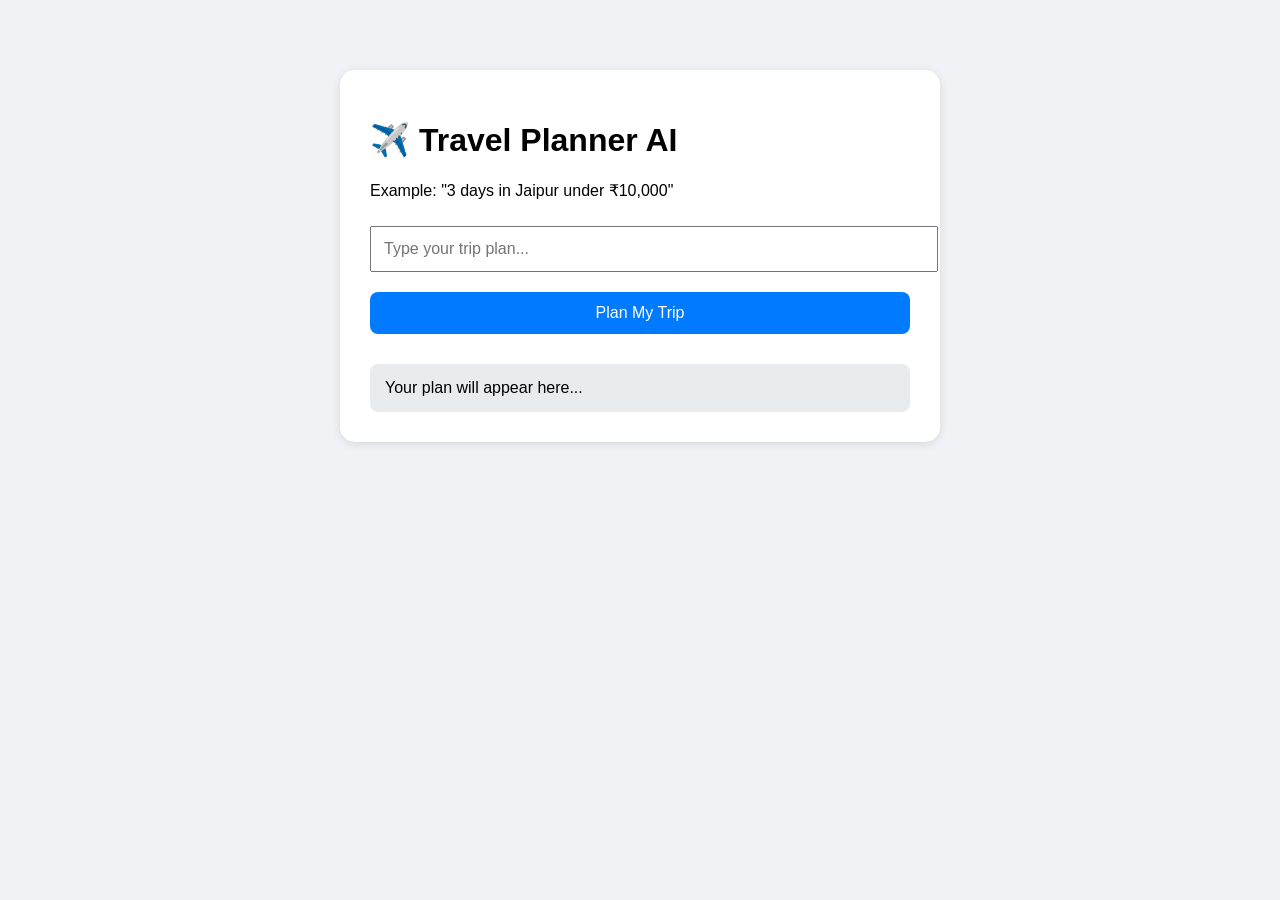
==== index.html @ 1cee6a45 "Add files via upload" ====
<!DOCTYPE html>
<html>
<head>
    <title>Travel Planner AI</title>
    <style>
        body {
            font-family: Arial, sans-serif;
            max-width: 600px;
            margin: 50px auto;
            padding: 20px;
            background-color: #f0f2f5;
        }
        .container {
            background: white;
            padding: 30px;
            border-radius: 15px;
            box-shadow: 0 2px 10px rgba(0,0,0,0.1);
        }
        input, button {
            width: 100%;
            padding: 12px;
            margin: 10px 0;
            font-size: 16px;
        }
        button {
            background-color: #007bff;
            color: white;
            border: none;
            cursor: pointer;
            border-radius: 8px;
        }
        button:hover {
            background-color: #0056b3;
        }
        .result {
            margin-top: 20px;
            padding: 15px;
            background: #e9ecef;
            border-radius: 8px;
        }
    </style>
</head>
<body>
    <div class="container">
        <h1>✈️ Travel Planner AI</h1>
        <p>Example: "3 days in Jaipur under ₹10,000"</p>
        
        <input type="text" id="userInput" placeholder="Type your trip plan...">
        <button onclick="planTrip()">Plan My Trip</button>
        
        <div id="output" class="result">
            Your plan will appear here...
        </div>
    </div>

    <script>
        function planTrip() {
            let userText = document.getElementById('userInput').value;
            let outputDiv = document.getElementById('output');
            
            // Simple display for now
            outputDiv.innerHTML = "<strong>You entered:</strong> " + userText + "<br><br>" +
                                  "✅ I understood: " + userText;
        }
    </script>
</body>
</html>
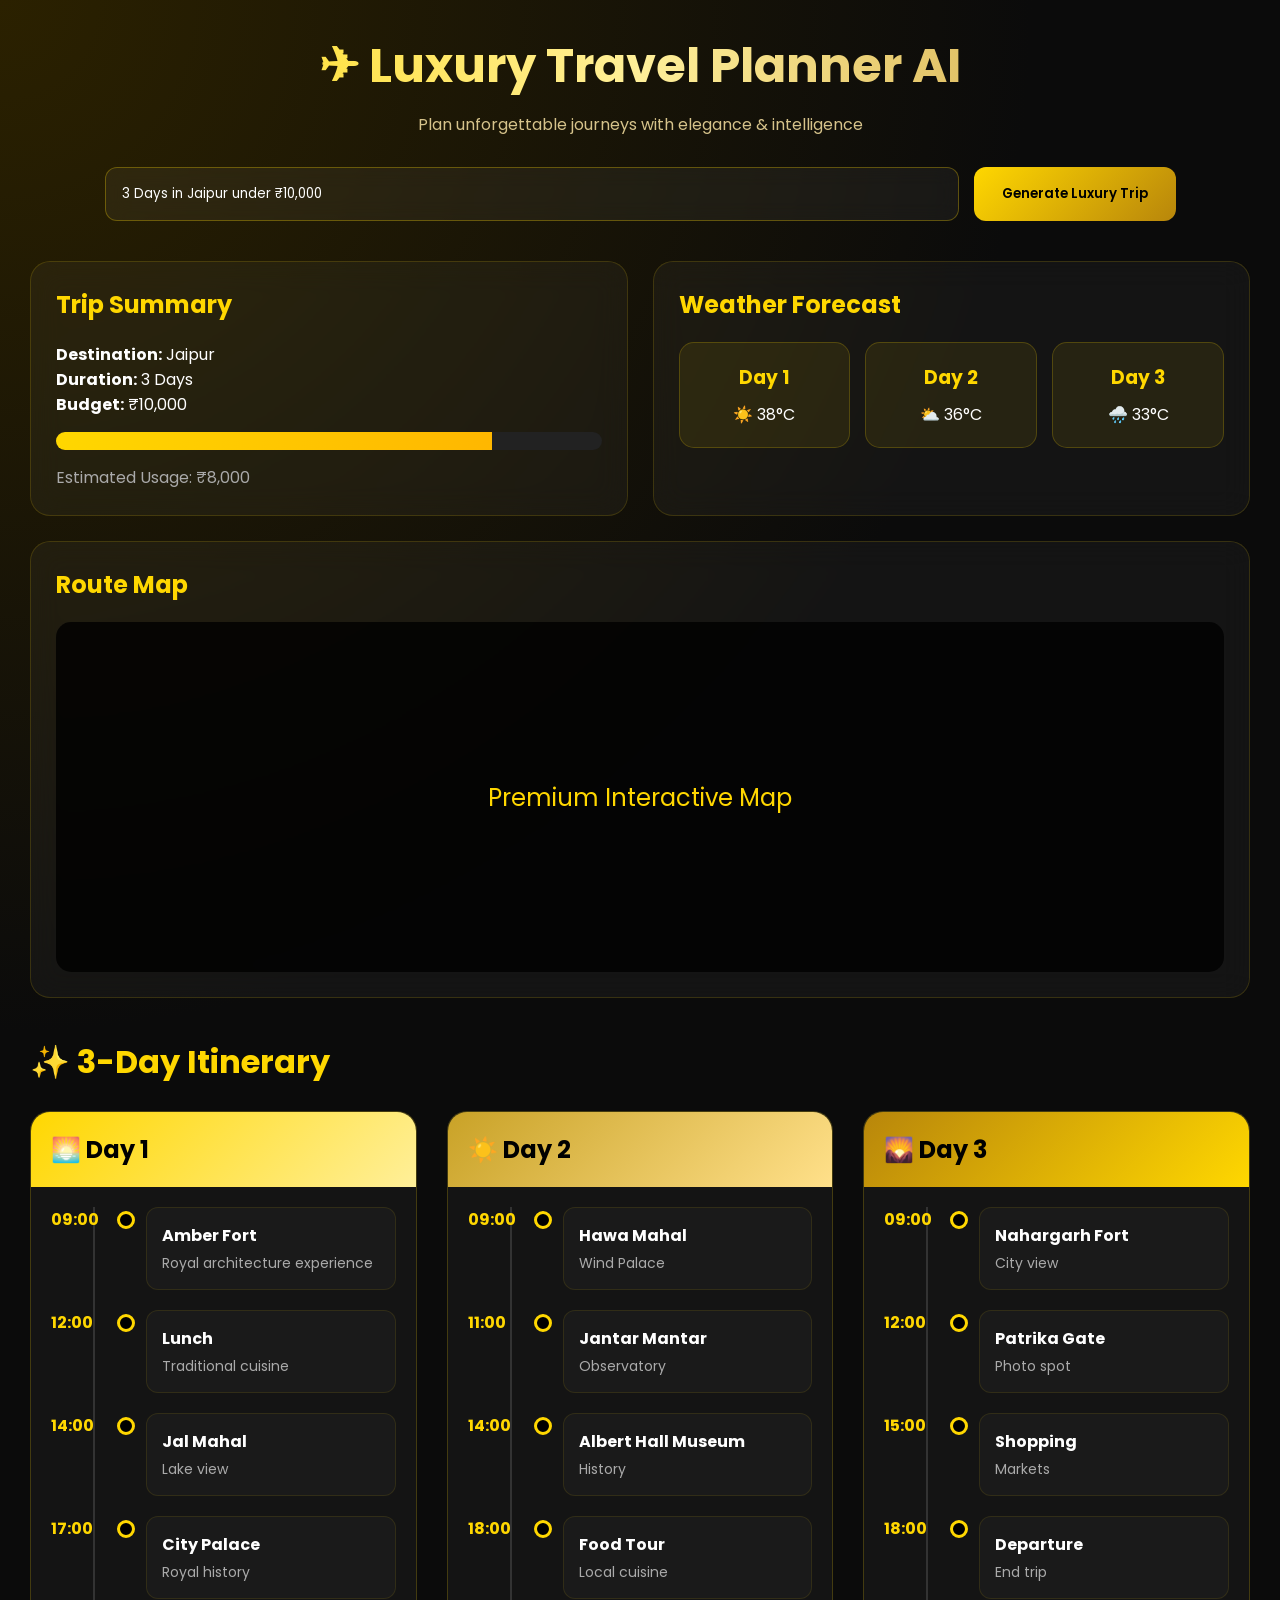
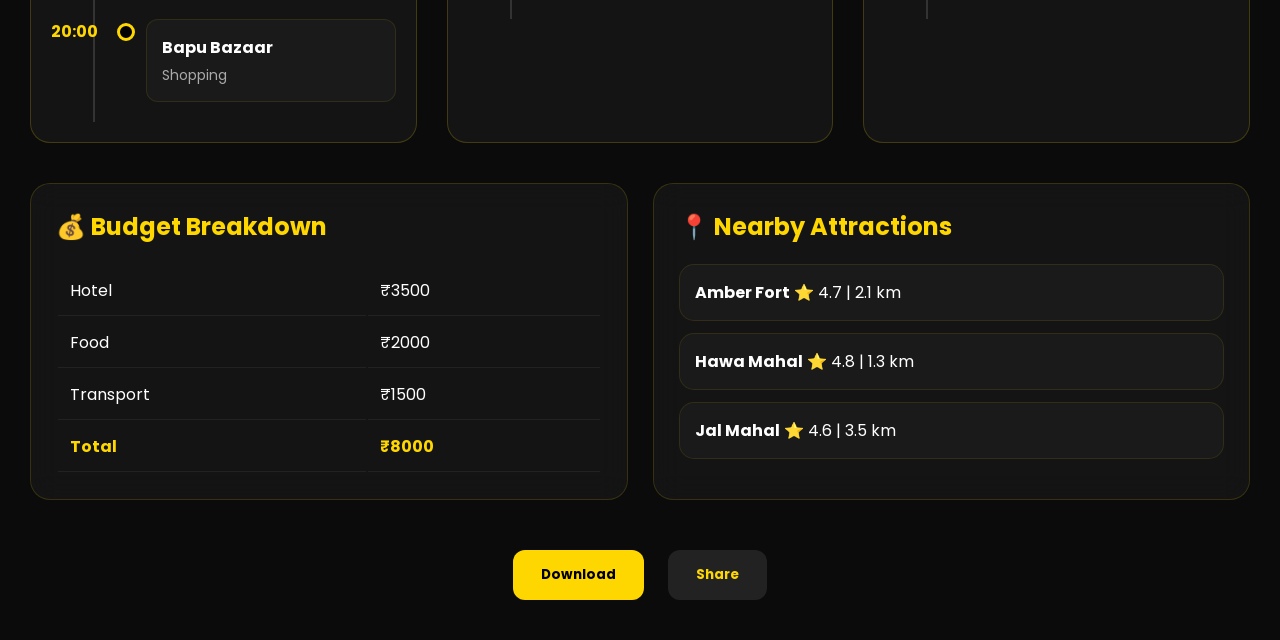
==== commit 7171f087: "Rename frontend1.html to index.html" ====
--- a/index.html
+++ b/index.html
@@ -1,67 +1,433 @@
 <!DOCTYPE html>
-<html>
+<html lang="en">
 <head>
-    <title>Travel Planner AI</title>
-    <style>
-        body {
-            font-family: Arial, sans-serif;
-            max-width: 600px;
-            margin: 50px auto;
-            padding: 20px;
-            background-color: #f0f2f5;
-        }
-        .container {
-            background: white;
-            padding: 30px;
-            border-radius: 15px;
-            box-shadow: 0 2px 10px rgba(0,0,0,0.1);
-        }
-        input, button {
-            width: 100%;
-            padding: 12px;
-            margin: 10px 0;
-            font-size: 16px;
-        }
-        button {
-            background-color: #007bff;
-            color: white;
-            border: none;
-            cursor: pointer;
-            border-radius: 8px;
-        }
-        button:hover {
-            background-color: #0056b3;
-        }
-        .result {
-            margin-top: 20px;
-            padding: 15px;
-            background: #e9ecef;
-            border-radius: 8px;
-        }
-    </style>
+<meta charset="UTF-8">
+<meta name="viewport" content="width=device-width, initial-scale=1.0">
+
+<title>Luxury Travel Planner AI</title>
+
+<link href="https://fonts.googleapis.com/css2?family=Poppins:wght@300;400;500;600;700&display=swap" rel="stylesheet">
+
+<style>
+
+/* RESET */
+*{
+    margin:0;
+    padding:0;
+    box-sizing:border-box;
+    font-family:'Poppins',sans-serif;
+}
+
+body{
+    background:
+    radial-gradient(circle at top left,#2b2100 0%,#0b0b0b 40%),
+    radial-gradient(circle at bottom right,#3d2f00 0%,#000000 45%);
+    min-height:100vh;
+    color:white;
+    padding:30px;
+}
+
+.container{
+    max-width:1300px;
+    margin:auto;
+}
+
+/* HEADER */
+header{
+    text-align:center;
+    margin-bottom:40px;
+}
+
+header h1{
+    font-size:3rem;
+    font-weight:700;
+    background:linear-gradient(90deg,#ffd700,#ffef99,#c89b3c);
+    -webkit-background-clip:text;
+    -webkit-text-fill-color:transparent;
+}
+
+header p{
+    color:#d6c38b;
+    margin-top:10px;
+}
+
+/* SEARCH */
+.search-box{
+    display:flex;
+    gap:15px;
+    margin-top:30px;
+    justify-content:center;
+}
+
+.search-box input{
+    width:70%;
+    padding:16px;
+    background:rgba(255,255,255,0.05);
+    border:1px solid rgba(255,215,0,0.3);
+    color:white;
+    border-radius:12px;
+    outline:none;
+    backdrop-filter:blur(10px);
+}
+
+.search-box button{
+    padding:16px 28px;
+    border:none;
+    border-radius:12px;
+    background:linear-gradient(135deg,#ffd700,#b8860b);
+    color:black;
+    font-weight:600;
+    cursor:pointer;
+    transition:0.3s;
+}
+
+.search-box button:hover{
+    transform:translateY(-3px);
+    box-shadow:0 0 20px rgba(255,215,0,0.6);
+}
+
+/* GRID */
+.grid{
+    display:grid;
+    grid-template-columns:1fr 1fr;
+    gap:25px;
+    margin-top:25px;
+}
+
+/* CARD */
+.card{
+    background:rgba(255,255,255,0.04);
+    backdrop-filter:blur(15px);
+    border:1px solid rgba(255,215,0,0.15);
+    border-radius:20px;
+    padding:25px;
+    transition:0.3s;
+}
+
+.card:hover{
+    transform:translateY(-4px);
+    border-color:rgba(255,215,0,0.5);
+}
+
+.card h2{
+    color:#ffd700;
+    margin-bottom:20px;
+}
+
+/* PROGRESS */
+.progress{
+    margin-top:15px;
+    width:100%;
+    height:18px;
+    background:#222;
+    border-radius:20px;
+    overflow:hidden;
+}
+
+.progress-bar{
+    width:80%;
+    height:100%;
+    background:linear-gradient(90deg,#ffd700,#ffb700);
+}
+
+/* WEATHER */
+.weather-container{
+    display:flex;
+    gap:15px;
+}
+
+.weather{
+    flex:1;
+    text-align:center;
+    padding:20px;
+    border-radius:15px;
+    background:rgba(255,215,0,0.08);
+    border:1px solid rgba(255,215,0,0.2);
+}
+
+.weather h3{
+    color:#ffd700;
+    margin-bottom:10px;
+}
+
+/* MAP */
+.map{
+    height:350px;
+    border-radius:15px;
+    display:flex;
+    justify-content:center;
+    align-items:center;
+    font-size:24px;
+    color:#ffd700;
+    background:
+    linear-gradient(rgba(0,0,0,0.8),rgba(0,0,0,0.8)),
+    url('https://images.unsplash.com/photo-1526772662000-3f88f10405ff?w=1200');
+    background-size:cover;
+    background-position:center;
+}
+
+/* SECTION TITLE */
+.section-title{
+    margin:40px 0 25px;
+    color:#ffd700;
+    font-size:2rem;
+}
+
+/* ITINERARY */
+.itinerary-section{
+    display:grid;
+    grid-template-columns:repeat(auto-fit,minmax(350px,1fr));
+    gap:30px;
+}
+
+.day-card{
+    background:rgba(255,255,255,0.04);
+    border-radius:20px;
+    overflow:hidden;
+    border:1px solid rgba(255,215,0,0.2);
+}
+
+/* DAY HEADER */
+.day-header{
+    padding:20px;
+    color:black;
+    font-weight:600;
+}
+
+.day1 .day-header{ background:linear-gradient(135deg,#ffd700,#ffef99); }
+.day2 .day-header{ background:linear-gradient(135deg,#c9a227,#ffe08a); }
+.day3 .day-header{ background:linear-gradient(135deg,#b8860b,#ffd700); }
+
+/* TIMELINE */
+.timeline{
+    padding:20px;
+    position:relative;
+}
+
+.timeline::before{
+    content:"";
+    position:absolute;
+    left:62px;
+    top:20px;
+    bottom:20px;
+    width:2px;
+    background:#333;
+}
+
+.timeline-item{
+    display:flex;
+    gap:25px;
+    margin-bottom:20px;
+}
+
+.time{
+    width:70px;
+    color:#ffd700;
+    font-weight:700;
+    position:relative;
+}
+
+.time::after{
+    content:"";
+    position:absolute;
+    right:-14px;
+    top:4px;
+    width:12px;
+    height:12px;
+    border-radius:50%;
+    background:#000;
+    border:3px solid #ffd700;
+}
+
+.activity{
+    flex:1;
+    background:#1a1a1a;
+    padding:15px;
+    border-radius:12px;
+    border:1px solid rgba(255,215,0,0.1);
+}
+
+.activity h4{
+    color:white;
+    margin-bottom:5px;
+}
+
+.activity p{
+    color:#aaa;
+    font-size:14px;
+}
+
+/* BUDGET */
+.budget-table{
+    width:100%;
+}
+
+.budget-table td{
+    padding:12px;
+    border-bottom:1px solid #222;
+}
+
+.total{
+    color:#ffd700;
+    font-weight:700;
+}
+
+/* PLACE */
+.place{
+    background:#1a1a1a;
+    padding:15px;
+    border-radius:15px;
+    margin-bottom:12px;
+    border:1px solid rgba(255,215,0,0.1);
+}
+
+/* BUTTONS */
+.action-buttons{
+    text-align:center;
+    margin-top:40px;
+}
+
+.action-buttons button{
+    padding:15px 28px;
+    border:none;
+    border-radius:12px;
+    margin:10px;
+    font-weight:700;
+    cursor:pointer;
+}
+
+.download{
+    background:#ffd700;
+    color:black;
+}
+
+.share{
+    background:#222;
+    color:#ffd700;
+    border:1px solid #ffd700;
+}
+
+</style>
 </head>
+
 <body>
-    <div class="container">
-        <h1>✈️ Travel Planner AI</h1>
-        <p>Example: "3 days in Jaipur under ₹10,000"</p>
-        
-        <input type="text" id="userInput" placeholder="Type your trip plan...">
-        <button onclick="planTrip()">Plan My Trip</button>
-        
-        <div id="output" class="result">
-            Your plan will appear here...
-        </div>
-    </div>
-
-    <script>
-        function planTrip() {
-            let userText = document.getElementById('userInput').value;
-            let outputDiv = document.getElementById('output');
-            
-            // Simple display for now
-            outputDiv.innerHTML = "<strong>You entered:</strong> " + userText + "<br><br>" +
-                                  "✅ I understood: " + userText;
-        }
-    </script>
+
+<div class="container">
+
+<header>
+    <h1>✈ Luxury Travel Planner AI</h1>
+    <p>Plan unforgettable journeys with elegance & intelligence</p>
+
+    <div class="search-box">
+        <input type="text" value="3 Days in Jaipur under ₹10,000">
+        <button>Generate Luxury Trip</button>
+    </div>
+</header>
+
+<!-- SUMMARY -->
+<div class="grid">
+
+<div class="card">
+    <h2>Trip Summary</h2>
+    <p><strong>Destination:</strong> Jaipur</p>
+    <p><strong>Duration:</strong> 3 Days</p>
+    <p><strong>Budget:</strong> ₹10,000</p>
+
+    <div class="progress">
+        <div class="progress-bar"></div>
+    </div>
+
+    <p style="margin-top:15px;color:#aaa;">Estimated Usage: ₹8,000</p>
+</div>
+
+<div class="card">
+    <h2>Weather Forecast</h2>
+
+    <div class="weather-container">
+        <div class="weather"><h3>Day 1</h3>☀️ 38°C</div>
+        <div class="weather"><h3>Day 2</h3>⛅ 36°C</div>
+        <div class="weather"><h3>Day 3</h3>🌧️ 33°C</div>
+    </div>
+</div>
+
+</div>
+
+<!-- MAP -->
+<div class="card" style="margin-top:25px;">
+    <h2>Route Map</h2>
+    <div class="map">Premium Interactive Map</div>
+</div>
+
+<!-- ITINERARY -->
+<h2 class="section-title">✨ 3-Day Itinerary</h2>
+
+<div class="itinerary-section">
+
+<!-- DAY 1 -->
+<div class="day-card day1">
+    <div class="day-header"><h2>🌅 Day 1</h2></div>
+    <div class="timeline">
+        <div class="timeline-item"><div class="time">09:00</div><div class="activity"><h4>Amber Fort</h4><p>Royal architecture experience</p></div></div>
+        <div class="timeline-item"><div class="time">12:00</div><div class="activity"><h4>Lunch</h4><p>Traditional cuisine</p></div></div>
+        <div class="timeline-item"><div class="time">14:00</div><div class="activity"><h4>Jal Mahal</h4><p>Lake view</p></div></div>
+        <div class="timeline-item"><div class="time">17:00</div><div class="activity"><h4>City Palace</h4><p>Royal history</p></div></div>
+        <div class="timeline-item"><div class="time">20:00</div><div class="activity"><h4>Bapu Bazaar</h4><p>Shopping</p></div></div>
+    </div>
+</div>
+
+<!-- DAY 2 -->
+<div class="day-card day2">
+    <div class="day-header"><h2>☀️ Day 2</h2></div>
+    <div class="timeline">
+        <div class="timeline-item"><div class="time">09:00</div><div class="activity"><h4>Hawa Mahal</h4><p>Wind Palace</p></div></div>
+        <div class="timeline-item"><div class="time">11:00</div><div class="activity"><h4>Jantar Mantar</h4><p>Observatory</p></div></div>
+        <div class="timeline-item"><div class="time">14:00</div><div class="activity"><h4>Albert Hall Museum</h4><p>History</p></div></div>
+        <div class="timeline-item"><div class="time">18:00</div><div class="activity"><h4>Food Tour</h4><p>Local cuisine</p></div></div>
+    </div>
+</div>
+
+<!-- DAY 3 -->
+<div class="day-card day3">
+    <div class="day-header"><h2>🌄 Day 3</h2></div>
+    <div class="timeline">
+        <div class="timeline-item"><div class="time">09:00</div><div class="activity"><h4>Nahargarh Fort</h4><p>City view</p></div></div>
+        <div class="timeline-item"><div class="time">12:00</div><div class="activity"><h4>Patrika Gate</h4><p>Photo spot</p></div></div>
+        <div class="timeline-item"><div class="time">15:00</div><div class="activity"><h4>Shopping</h4><p>Markets</p></div></div>
+        <div class="timeline-item"><div class="time">18:00</div><div class="activity"><h4>Departure</h4><p>End trip</p></div></div>
+    </div>
+</div>
+
+</div>
+
+<!-- BOTTOM -->
+<div class="grid" style="margin-top:40px;">
+
+<div class="card">
+    <h2>💰 Budget Breakdown</h2>
+    <table class="budget-table">
+        <tr><td>Hotel</td><td>₹3500</td></tr>
+        <tr><td>Food</td><td>₹2000</td></tr>
+        <tr><td>Transport</td><td>₹1500</td></tr>
+        <tr class="total"><td>Total</td><td>₹8000</td></tr>
+    </table>
+</div>
+
+<div class="card">
+    <h2>📍 Nearby Attractions</h2>
+    <div class="place"><strong>Amber Fort</strong> ⭐ 4.7 | 2.1 km</div>
+    <div class="place"><strong>Hawa Mahal</strong> ⭐ 4.8 | 1.3 km</div>
+    <div class="place"><strong>Jal Mahal</strong> ⭐ 4.6 | 3.5 km</div>
+</div>
+
+</div>
+
+<!-- BUTTONS -->
+<div class="action-buttons">
+    <button class="download">Download</button>
+    <button class="share">Share</button>
+</div>
+
+</div>
+
 </body>
-</html>+</html>
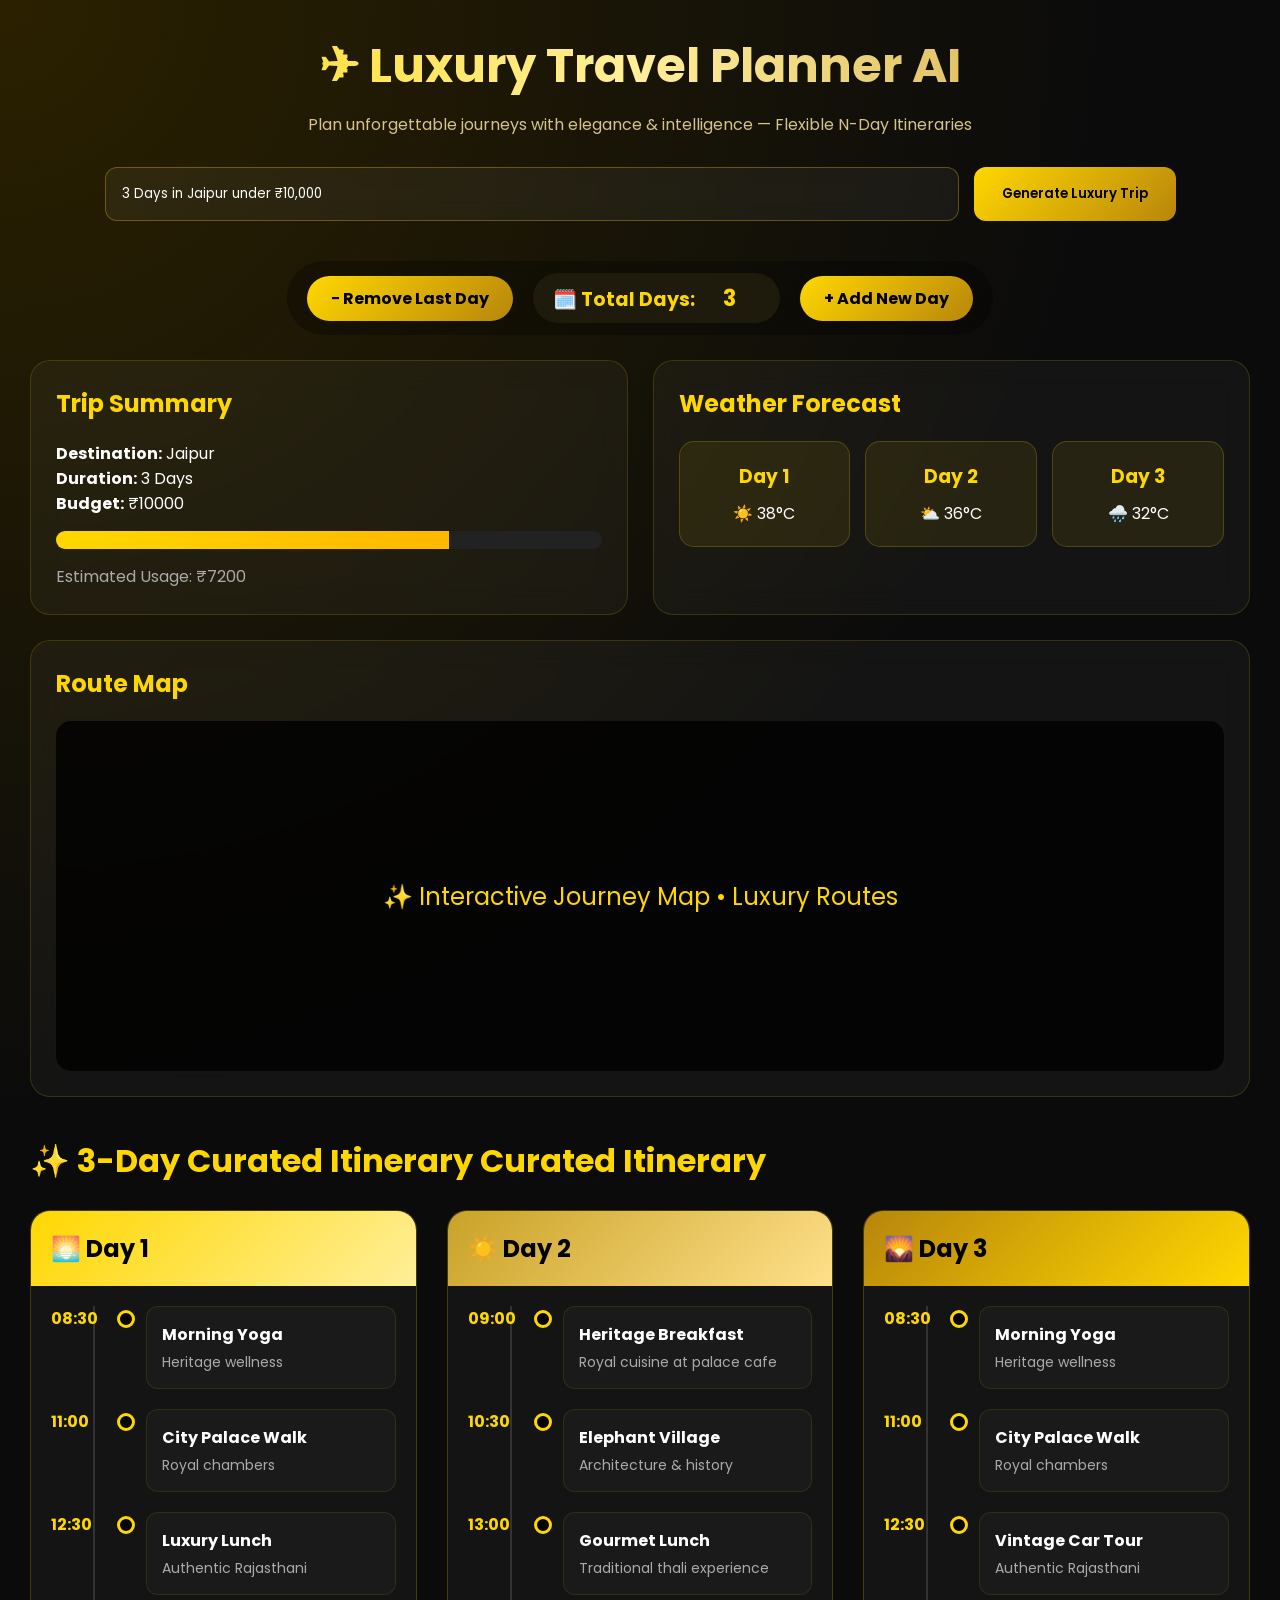
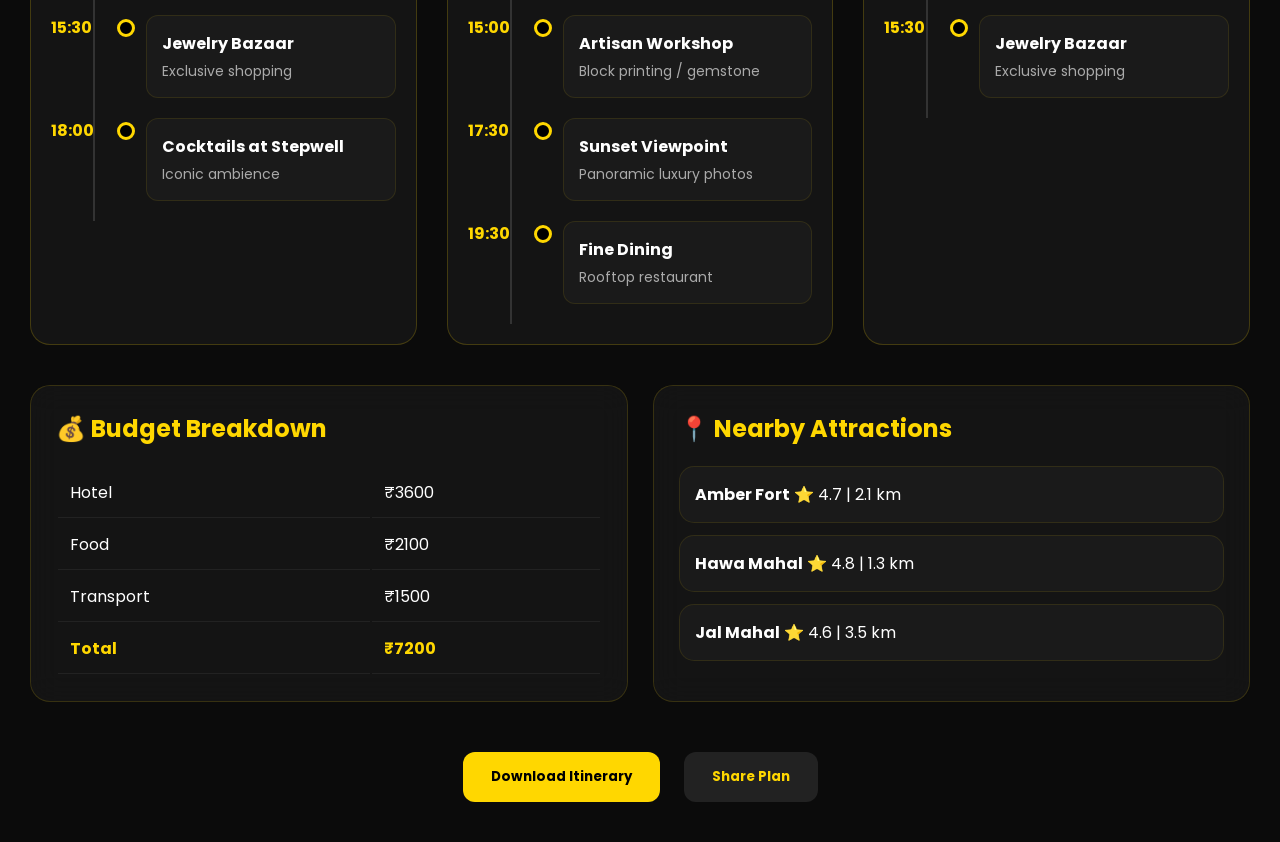
==== commit 6a0e470f: "Rename Index.html to index.html" ====
--- a/index.html
+++ b/index.html
@@ -3,11 +3,8 @@
 <head>
 <meta charset="UTF-8">
 <meta name="viewport" content="width=device-width, initial-scale=1.0">
-
-<title>Luxury Travel Planner AI</title>
-
+<title>Luxury Travel Planner AI - Dynamic N-Day Itinerary</title>
 <link href="https://fonts.googleapis.com/css2?family=Poppins:wght@300;400;500;600;700&display=swap" rel="stylesheet">
-
 <style>
 
 /* RESET */
@@ -57,6 +54,7 @@
     gap:15px;
     margin-top:30px;
     justify-content:center;
+    flex-wrap:wrap;
 }
 
 .search-box input{
@@ -134,6 +132,7 @@
 .weather-container{
     display:flex;
     gap:15px;
+    flex-wrap:wrap;
 }
 
 .weather{
@@ -143,6 +142,7 @@
     border-radius:15px;
     background:rgba(255,215,0,0.08);
     border:1px solid rgba(255,215,0,0.2);
+    min-width:100px;
 }
 
 .weather h3{
@@ -173,7 +173,7 @@
     font-size:2rem;
 }
 
-/* ITINERARY */
+/* ITINERARY SECTION - dynamic grid */
 .itinerary-section{
     display:grid;
     grid-template-columns:repeat(auto-fit,minmax(350px,1fr));
@@ -185,18 +185,15 @@
     border-radius:20px;
     overflow:hidden;
     border:1px solid rgba(255,215,0,0.2);
-}
-
-/* DAY HEADER */
+    transition:0.2s;
+}
+
+/* DAY HEADER dynamic gradients cycle */
 .day-header{
     padding:20px;
     color:black;
     font-weight:600;
 }
-
-.day1 .day-header{ background:linear-gradient(135deg,#ffd700,#ffef99); }
-.day2 .day-header{ background:linear-gradient(135deg,#c9a227,#ffe08a); }
-.day3 .day-header{ background:linear-gradient(135deg,#b8860b,#ffd700); }
 
 /* TIMELINE */
 .timeline{
@@ -307,43 +304,113 @@
     border:1px solid #ffd700;
 }
 
+/* Day number indicator */
+.day-number{
+    font-size:1.1rem;
+    letter-spacing:1px;
+}
+
+/* Add day control panel */
+.day-control{
+    display: flex;
+    align-items: center;
+    justify-content: center;
+    gap: 20px;
+    margin: 20px 0 10px;
+    flex-wrap: wrap;
+    background: rgba(0,0,0,0.3);
+    padding: 12px 20px;
+    border-radius: 60px;
+    width: fit-content;
+    margin-left: auto;
+    margin-right: auto;
+}
+
+.day-control button{
+    background: linear-gradient(135deg,#ffd700,#b8860b);
+    border: none;
+    padding: 10px 24px;
+    border-radius: 40px;
+    font-weight: bold;
+    cursor: pointer;
+    color: black;
+    transition: 0.2s;
+    font-size: 1rem;
+}
+
+.day-control button:hover{
+    transform: scale(1.02);
+    box-shadow: 0 0 12px gold;
+}
+
+.day-control span{
+    background: #1e1a0c;
+    padding: 8px 20px;
+    border-radius: 40px;
+    font-weight: bold;
+    color: #ffd700;
+    font-size: 1.2rem;
+}
+
+#dayCountValue{
+    font-size: 1.4rem;
+    font-weight: 700;
+    margin:0 4px;
+}
+
+/* responsive */
+@media (max-width:780px){
+    .search-box input{width:100%;}
+    .grid{grid-template-columns:1fr;}
+    .timeline-item{flex-wrap:wrap;}
+    .time{width:100%; margin-bottom:5px;}
+    .time::after{display:none;}
+    .timeline::before{display:none;}
+}
+
 </style>
 </head>
-
 <body>
 
 <div class="container">
 
 <header>
     <h1>✈ Luxury Travel Planner AI</h1>
-    <p>Plan unforgettable journeys with elegance & intelligence</p>
+    <p>Plan unforgettable journeys with elegance & intelligence — Flexible N-Day Itineraries</p>
 
     <div class="search-box">
-        <input type="text" value="3 Days in Jaipur under ₹10,000">
-        <button>Generate Luxury Trip</button>
+        <input type="text" id="destinationInput" value="3 Days in Jaipur under ₹10,000" placeholder="e.g., 5 Days in Udaipur under ₹15,000">
+        <button id="generateBtn">Generate Luxury Trip</button>
     </div>
 </header>
 
+<!-- Dynamic Day Control (Add/Remove days without breaking UI) -->
+<div class="day-control">
+    <button id="removeDayBtn">− Remove Last Day</button>
+    <span>🗓️ Total Days: <span id="dayCountValue">3</span></span>
+    <button id="addDayBtn">+ Add New Day</button>
+</div>
+
 <!-- SUMMARY -->
 <div class="grid">
 
 <div class="card">
     <h2>Trip Summary</h2>
-    <p><strong>Destination:</strong> Jaipur</p>
-    <p><strong>Duration:</strong> 3 Days</p>
-    <p><strong>Budget:</strong> ₹10,000</p>
+    <p><strong>Destination:</strong> <span id="destName">Jaipur</span></p>
+    <p><strong>Duration:</strong> <span id="durationDays">3</span> Days</p>
+    <p><strong>Budget:</strong> ₹<span id="totalBudgetSpan">10,000</span></p>
 
     <div class="progress">
-        <div class="progress-bar"></div>
+        <div class="progress-bar" id="budgetProgressBar" style="width:80%"></div>
     </div>
 
-    <p style="margin-top:15px;color:#aaa;">Estimated Usage: ₹8,000</p>
+    <p style="margin-top:15px;color:#aaa;">Estimated Usage: ₹<span id="estimatedCost">8,000</span></p>
 </div>
 
 <div class="card">
     <h2>Weather Forecast</h2>
-
-    <div class="weather-container">
+    <div class="weather-container" id="weatherContainer">
+        <!-- Dynamic weather days will be injected here -->
         <div class="weather"><h3>Day 1</h3>☀️ 38°C</div>
         <div class="weather"><h3>Day 2</h3>⛅ 36°C</div>
         <div class="weather"><h3>Day 3</h3>🌧️ 33°C</div>
@@ -355,79 +422,342 @@
 <!-- MAP -->
 <div class="card" style="margin-top:25px;">
     <h2>Route Map</h2>
-    <div class="map">Premium Interactive Map</div>
-</div>
-
-<!-- ITINERARY -->
-<h2 class="section-title">✨ 3-Day Itinerary</h2>
-
-<div class="itinerary-section">
-
-<!-- DAY 1 -->
-<div class="day-card day1">
-    <div class="day-header"><h2>🌅 Day 1</h2></div>
-    <div class="timeline">
-        <div class="timeline-item"><div class="time">09:00</div><div class="activity"><h4>Amber Fort</h4><p>Royal architecture experience</p></div></div>
-        <div class="timeline-item"><div class="time">12:00</div><div class="activity"><h4>Lunch</h4><p>Traditional cuisine</p></div></div>
-        <div class="timeline-item"><div class="time">14:00</div><div class="activity"><h4>Jal Mahal</h4><p>Lake view</p></div></div>
-        <div class="timeline-item"><div class="time">17:00</div><div class="activity"><h4>City Palace</h4><p>Royal history</p></div></div>
-        <div class="timeline-item"><div class="time">20:00</div><div class="activity"><h4>Bapu Bazaar</h4><p>Shopping</p></div></div>
-    </div>
-</div>
-
-<!-- DAY 2 -->
-<div class="day-card day2">
-    <div class="day-header"><h2>☀️ Day 2</h2></div>
-    <div class="timeline">
-        <div class="timeline-item"><div class="time">09:00</div><div class="activity"><h4>Hawa Mahal</h4><p>Wind Palace</p></div></div>
-        <div class="timeline-item"><div class="time">11:00</div><div class="activity"><h4>Jantar Mantar</h4><p>Observatory</p></div></div>
-        <div class="timeline-item"><div class="time">14:00</div><div class="activity"><h4>Albert Hall Museum</h4><p>History</p></div></div>
-        <div class="timeline-item"><div class="time">18:00</div><div class="activity"><h4>Food Tour</h4><p>Local cuisine</p></div></div>
-    </div>
-</div>
-
-<!-- DAY 3 -->
-<div class="day-card day3">
-    <div class="day-header"><h2>🌄 Day 3</h2></div>
-    <div class="timeline">
-        <div class="timeline-item"><div class="time">09:00</div><div class="activity"><h4>Nahargarh Fort</h4><p>City view</p></div></div>
-        <div class="timeline-item"><div class="time">12:00</div><div class="activity"><h4>Patrika Gate</h4><p>Photo spot</p></div></div>
-        <div class="timeline-item"><div class="time">15:00</div><div class="activity"><h4>Shopping</h4><p>Markets</p></div></div>
-        <div class="timeline-item"><div class="time">18:00</div><div class="activity"><h4>Departure</h4><p>End trip</p></div></div>
-    </div>
-</div>
-
-</div>
-
-<!-- BOTTOM -->
+    <div class="map">✨ Interactive Journey Map • Luxury Routes</div>
+</div>
+
+<!-- ITINERARY TITLE -->
+<h2 class="section-title">✨ <span id="itineraryTitle">3-Day</span> Curated Itinerary</h2>
+
+<!-- ITINERARY DYNAMIC SECTION -->
+<div id="itineraryContainer" class="itinerary-section">
+    <!-- Day cards will be generated dynamically by JS -->
+</div>
+
+<!-- BOTTOM GRID -->
 <div class="grid" style="margin-top:40px;">
 
 <div class="card">
     <h2>💰 Budget Breakdown</h2>
-    <table class="budget-table">
-        <tr><td>Hotel</td><td>₹3500</td></tr>
-        <tr><td>Food</td><td>₹2000</td></tr>
-        <tr><td>Transport</td><td>₹1500</td></tr>
-        <tr class="total"><td>Total</td><td>₹8000</td></tr>
+    <table class="budget-table" id="budgetTable">
+        <tbody>
+            <tr><td>Hotel</td><td>₹3500</td></tr>
+            <tr><td>Food</td><td>₹2000</td></tr>
+            <tr><td>Transport</td><td>₹1500</td></tr>
+            <tr class="total"><td>Total</td><td>₹8000</td></tr>
+        </tbody>
     </table>
 </div>
 
 <div class="card">
     <h2>📍 Nearby Attractions</h2>
-    <div class="place"><strong>Amber Fort</strong> ⭐ 4.7 | 2.1 km</div>
-    <div class="place"><strong>Hawa Mahal</strong> ⭐ 4.8 | 1.3 km</div>
-    <div class="place"><strong>Jal Mahal</strong> ⭐ 4.6 | 3.5 km</div>
+    <div id="attractionsList">
+        <div class="place"><strong>Amber Fort</strong> ⭐ 4.7 | 2.1 km</div>
+        <div class="place"><strong>Hawa Mahal</strong> ⭐ 4.8 | 1.3 km</div>
+        <div class="place"><strong>Jal Mahal</strong> ⭐ 4.6 | 3.5 km</div>
+    </div>
 </div>
 
 </div>
 
 <!-- BUTTONS -->
 <div class="action-buttons">
-    <button class="download">Download</button>
-    <button class="share">Share</button>
-</div>
-
-</div>
-
+    <button class="download" id="downloadBtn">Download Itinerary</button>
+    <button class="share" id="shareBtn">Share Plan</button>
+</div>
+
+</div>
+
+<script>
+// ----------------------------
+// CORE DATA : sample templates for any number of days
+// ----------------------------
+// Base destinations & iconic activities for Jaipur / Udaipur / generic luxury feel
+const activityPool = [
+    { time: "09:00", title: "Heritage Breakfast", desc: "Royal cuisine at palace cafe" },
+    { time: "10:30", title: "Majestic Fort Tour", desc: "Architecture & history" },
+    { time: "13:00", title: "Gourmet Lunch", desc: "Traditional thali experience" },
+    { time: "15:00", title: "Artisan Workshop", desc: "Block printing / gemstone" },
+    { time: "17:30", title: "Sunset Viewpoint", desc: "Panoramic luxury photos" },
+    { time: "19:30", title: "Fine Dining", desc: "Rooftop restaurant" },
+    { time: "21:00", title: "Cultural Show", desc: "Folk dance & music" }
+];
+
+const activityPoolAlt = [
+    { time: "08:30", title: "Morning Yoga", desc: "Heritage wellness" },
+    { time: "11:00", title: "City Palace Walk", desc: "Royal chambers" },
+    { time: "12:30", title: "Luxury Lunch", desc: "Authentic Rajasthani" },
+    { time: "15:30", title: "Jewelry Bazaar", desc: "Exclusive shopping" },
+    { time: "18:00", title: "Cocktails at Stepwell", desc: "Iconic ambience" }
+];
+
+// Weather patterns
+const weatherTypes = ["☀️ 38°C", "⛅ 36°C", "🌧️ 32°C", "🌤️ 34°C", "☀️ 39°C", "🌦️ 30°C", "☁️ 29°C"];
+
+// Generate activities for a given day (custom variety)
+function generateActivitiesForDay(dayIndex) {
+    const baseSet = dayIndex % 2 === 0 ? activityPool : activityPoolAlt;
+    // each day 4-6 activities
+    const activityCount = 4 + (dayIndex % 3); // between 4-6 items
+    const shuffled = [...baseSet];
+    // ensure unique enough
+    let selected = [];
+    for (let i = 0; i < activityCount && i < shuffled.length; i++) {
+        let act = { ...shuffled[i] };
+        // slight variation by day
+        if (dayIndex === 2 && i === 1) act.title = "Elephant Village";
+        if (dayIndex === 3 && i === 2) act.title = "Vintage Car Tour";
+        selected.push(act);
+    }
+    // if need more fill with extra unique
+    if (selected.length < 4) {
+        selected.push({ time: "12:00", title: "Local Market", desc: "Bespoke handicrafts" });
+    }
+    return selected;
+}
+
+// Generate weather array based on total days
+function generateWeather(days) {
+    let weatherArr = [];
+    for (let i = 0; i < days; i++) {
+        let weatherIcon = weatherTypes[i % weatherTypes.length];
+        weatherArr.push({ day: i+1, weather: weatherIcon });
+    }
+    return weatherArr;
+}
+
+// Recalculate Budget based on total days (daily avg ~2600-2800)
+function calculateBudgetBreakdown(totalDays) {
+    const baseHotelPerDay = 1200;   // scaled for 3 days ~3600 originally
+    const foodPerDay = 700;
+    const transportPerDay = 500;
+    let hotel = baseHotelPerDay * totalDays;
+    let food = foodPerDay * totalDays;
+    let transport = transportPerDay * totalDays;
+    let total = hotel + food + transport;
+    // round to nearest 100
+    hotel = Math.round(hotel / 100) * 100;
+    food = Math.round(food / 100) * 100;
+    transport = Math.round(transport / 100) * 100;
+    total = hotel + food + transport;
+    return { hotel, food, transport, total };
+}
+
+// Dynamic update UI: days, itinerary, weather, budget summary, progress
+let currentDays = 3;
+let currentDestination = "Jaipur";
+let currentTotalBudget = 10000;
+
+// Helper: update all UI components based on currentDays and destination
+function refreshUI() {
+    // update displayed days
+    document.getElementById("dayCountValue").innerText = currentDays;
+    document.getElementById("durationDays").innerText = currentDays;
+    document.getElementById("itineraryTitle").innerHTML = `${currentDays}-Day Curated Itinerary`;
+    
+    // Recalculate budget breakdown
+    const budgetData = calculateBudgetBreakdown(currentDays);
+    const estimatedTotal = budgetData.total;
+    // update budget table
+    const tbody = document.querySelector("#budgetTable tbody");
+    tbody.innerHTML = `
+        <tr><td>Hotel</td><td>₹${budgetData.hotel}</td></tr>
+        <tr><td>Food</td><td>₹${budgetData.food}</td></tr>
+        <tr><td>Transport</td><td>₹${budgetData.transport}</td></tr>
+        <tr class="total"><td>Total</td><td>₹${budgetData.total}</td></tr>
+    `;
+    document.getElementById("estimatedCost").innerText = estimatedTotal;
+    let budgetPercent = Math.min(100, Math.floor((estimatedTotal / currentTotalBudget) * 100));
+    if (currentTotalBudget <= 0) budgetPercent = 80;
+    const progressBar = document.getElementById("budgetProgressBar");
+    progressBar.style.width = `${budgetPercent}%`;
+    if(estimatedTotal > currentTotalBudget){
+        progressBar.style.background = "linear-gradient(90deg,#ff6b6b,#c0392b)";
+    } else {
+        progressBar.style.background = "linear-gradient(90deg,#ffd700,#ffb700)";
+    }
+    
+    // update weather container
+    const weatherList = generateWeather(currentDays);
+    const weatherContainer = document.getElementById("weatherContainer");
+    weatherContainer.innerHTML = weatherList.map(w => `<div class="weather"><h3>Day ${w.day}</h3>${w.weather}</div>`).join('');
+    
+    // Generate Itinerary cards for N days
+    const itineraryContainer = document.getElementById("itineraryContainer");
+    let cardsHtml = '';
+    for(let day = 1; day <= currentDays; day++) {
+        const activities = generateActivitiesForDay(day);
+        // gradient class variation (day1, day2, day3 style) - apply dynamic day class
+        const gradientColor = day % 3 === 1 ? "linear-gradient(135deg,#ffd700,#ffef99)" :
+                              (day % 3 === 2 ? "linear-gradient(135deg,#c9a227,#ffe08a)" : "linear-gradient(135deg,#b8860b,#ffd700)");
+        cardsHtml += `
+            <div class="day-card" data-day="${day}">
+                <div class="day-header" style="background:${gradientColor};">
+                    <h2>${getDayEmoji(day)} Day ${day}</h2>
+                </div>
+                <div class="timeline">
+                    ${activities.map(act => `
+                        <div class="timeline-item">
+                            <div class="time">${act.time}</div>
+                            <div class="activity">
+                                <h4>${act.title}</h4>
+                                <p>${act.desc}</p>
+                            </div>
+                        </div>
+                    `).join('')}
+                </div>
+            </div>
+        `;
+    }
+    itineraryContainer.innerHTML = cardsHtml;
+    
+    // Update static summary destination text
+    document.getElementById("destName").innerText = currentDestination;
+    document.getElementById("totalBudgetSpan").innerText = currentTotalBudget;
+    
+    // minor dynamic attractions based on destination (theme)
+    const attractionsDiv = document.getElementById("attractionsList");
+    if(currentDestination.toLowerCase().includes("udaipur")){
+        attractionsDiv.innerHTML = `
+            <div class="place"><strong>City Palace Udaipur</strong> ⭐ 4.9 | 0.5 km</div>
+            <div class="place"><strong>Lake Pichola</strong> ⭐ 4.8 | 1.2 km</div>
+            <div class="place"><strong>Sahelion-ki-Bari</strong> ⭐ 4.6 | 2.0 km</div>
+        `;
+    } else if(currentDestination.toLowerCase().includes("goa")){
+        attractionsDiv.innerHTML = `
+            <div class="place"><strong>Baga Beach</strong> ⭐ 4.7 | 0 km</div>
+            <div class="place"><strong>Fort Aguada</strong> ⭐ 4.6 | 5 km</div>
+            <div class="place"><strong>Chapora Fort</strong> ⭐ 4.5 | 8 km</div>
+        `;
+    } else {
+        attractionsDiv.innerHTML = `
+            <div class="place"><strong>Amber Fort</strong> ⭐ 4.7 | 2.1 km</div>
+            <div class="place"><strong>Hawa Mahal</strong> ⭐ 4.8 | 1.3 km</div>
+            <div class="place"><strong>Jal Mahal</strong> ⭐ 4.6 | 3.5 km</div>
+        `;
+    }
+}
+
+function getDayEmoji(day){
+    const emojis = ["🌅","☀️","🌄","🌟","🏞️","🌊","🍂","❄️","🌸"];
+    return emojis[(day-1) % emojis.length];
+}
+
+// Parse user input: expects format like "5 Days in Goa under ₹20000" or "3 Days in Jaipur under ₹10,000"
+function parseTripInput(inputStr) {
+    let days = 3;
+    let destination = "Jaipur";
+    let budget = 10000;
+    
+    // extract days using regex
+    const daysMatch = inputStr.match(/(\d+)\s*Days?/i);
+    if(daysMatch) days = parseInt(daysMatch[1]);
+    
+    // extract budget: under ₹(\d+[,]?\d*)
+    const budgetMatch = inputStr.match(/under\s*₹?(\d{1,3}(?:,\d{3})*|\d+)/i);
+    if(budgetMatch) {
+        let rawBudget = budgetMatch[1].replace(/,/g,'');
+        budget = parseInt(rawBudget);
+    }
+    // extract destination: between days and under or after "in"
+    let destMatch = inputStr.match(/in\s+([a-zA-Z\s]+?)(?:\s+under|$)/i);
+    if(destMatch) destination = destMatch[1].trim();
+    else {
+        // fallback: first word after Days if exists
+        const afterDays = inputStr.replace(/.*?\d+\s*Days?\s*/i,'');
+        const possibleDest = afterDays.split(/\s+under/i)[0].trim();
+        if(possibleDest) destination = possibleDest;
+    }
+    if(destination === "") destination = "Jaipur";
+    return { days: Math.min(14, Math.max(1, days)), destination, budget: Math.max(3000, budget) };
+}
+
+// handle generation based on input field
+function generateFromInput() {
+    const inputVal = document.getElementById("destinationInput").value;
+    const { days, destination, budget } = parseTripInput(inputVal);
+    currentDays = days;
+    currentDestination = destination.charAt(0).toUpperCase() + destination.slice(1);
+    currentTotalBudget = budget;
+    refreshUI();
+}
+
+// add day: increase days up to 14 (keep interface consistent)
+function addDay() {
+    if(currentDays < 14) {
+        currentDays++;
+        refreshUI();
+    } else {
+        alert("✨ Luxury AI supports up to 14 days for optimal experience.");
+    }
+}
+
+function removeDay() {
+    if(currentDays > 1) {
+        currentDays--;
+        refreshUI();
+    } else {
+        alert("At least 1 day required for a journey.");
+    }
+}
+
+// Download as text / html snippet (simple)
+function downloadItinerary() {
+    let content = `✈ LUXURY TRAVEL PLAN - ${currentDestination}\n`;
+    content += `Duration: ${currentDays} days | Budget: ₹${currentTotalBudget}\n`;
+    content += `Estimated Cost: ₹${document.getElementById("estimatedCost").innerText}\n\n`;
+    content += `📅 ITINERARY:\n`;
+    const cards = document.querySelectorAll(".day-card");
+    cards.forEach((card, idx) => {
+        const dayHeader = card.querySelector(".day-header h2")?.innerText || `Day ${idx+1}`;
+        content += `\n${dayHeader}\n`;
+        const activities = card.querySelectorAll(".timeline-item");
+        activities.forEach(act => {
+            const time = act.querySelector(".time")?.innerText || "";
+            const title = act.querySelector(".activity h4")?.innerText || "";
+            const desc = act.querySelector(".activity p")?.innerText || "";
+            content += `  ${time} - ${title}: ${desc}\n`;
+        });
+    });
+    content += `\n💰 Budget: Hotel, Food, Transport included.\nGenerated by Luxury Travel Planner AI.`;
+    const blob = new Blob([content], {type: "text/plain"});
+    const link = document.createElement("a");
+    link.href = URL.createObjectURL(blob);
+    link.download = `itinerary_${currentDestination}_${currentDays}days.txt`;
+    link.click();
+    URL.revokeObjectURL(link.href);
+}
+
+function sharePlan() {
+    const text = `✨ My Luxury ${currentDays}-Day Trip to ${currentDestination} (₹${currentTotalBudget} budget) planned with AI Travel Planner!`;
+    if(navigator.share) {
+        navigator.share({ title: "Luxury Travel Plan", text: text }).catch(()=>alert(text));
+    } else {
+        alert("📋 Copy this: " + text);
+        navigator.clipboard.writeText(text);
+    }
+}
+
+// Event listeners & initial render
+document.addEventListener("DOMContentLoaded", () => {
+    // initially render default Jaipur 3 days
+    currentDays = 3;
+    currentDestination = "Jaipur";
+    currentTotalBudget = 10000;
+    refreshUI();
+    
+    // Attach buttons
+    document.getElementById("addDayBtn").addEventListener("click", addDay);
+    document.getElementById("removeDayBtn").addEventListener("click", removeDay);
+    document.getElementById("generateBtn").addEventListener("click", generateFromInput);
+    document.getElementById("downloadBtn").addEventListener("click", downloadItinerary);
+    document.getElementById("shareBtn").addEventListener("click", sharePlan);
+    
+    // also input handler for enter
+    const inputField = document.getElementById("destinationInput");
+    inputField.addEventListener("keypress", (e) => {
+        if(e.key === "Enter") generateFromInput();
+    });
+});
+</script>
 </body>
 </html>
